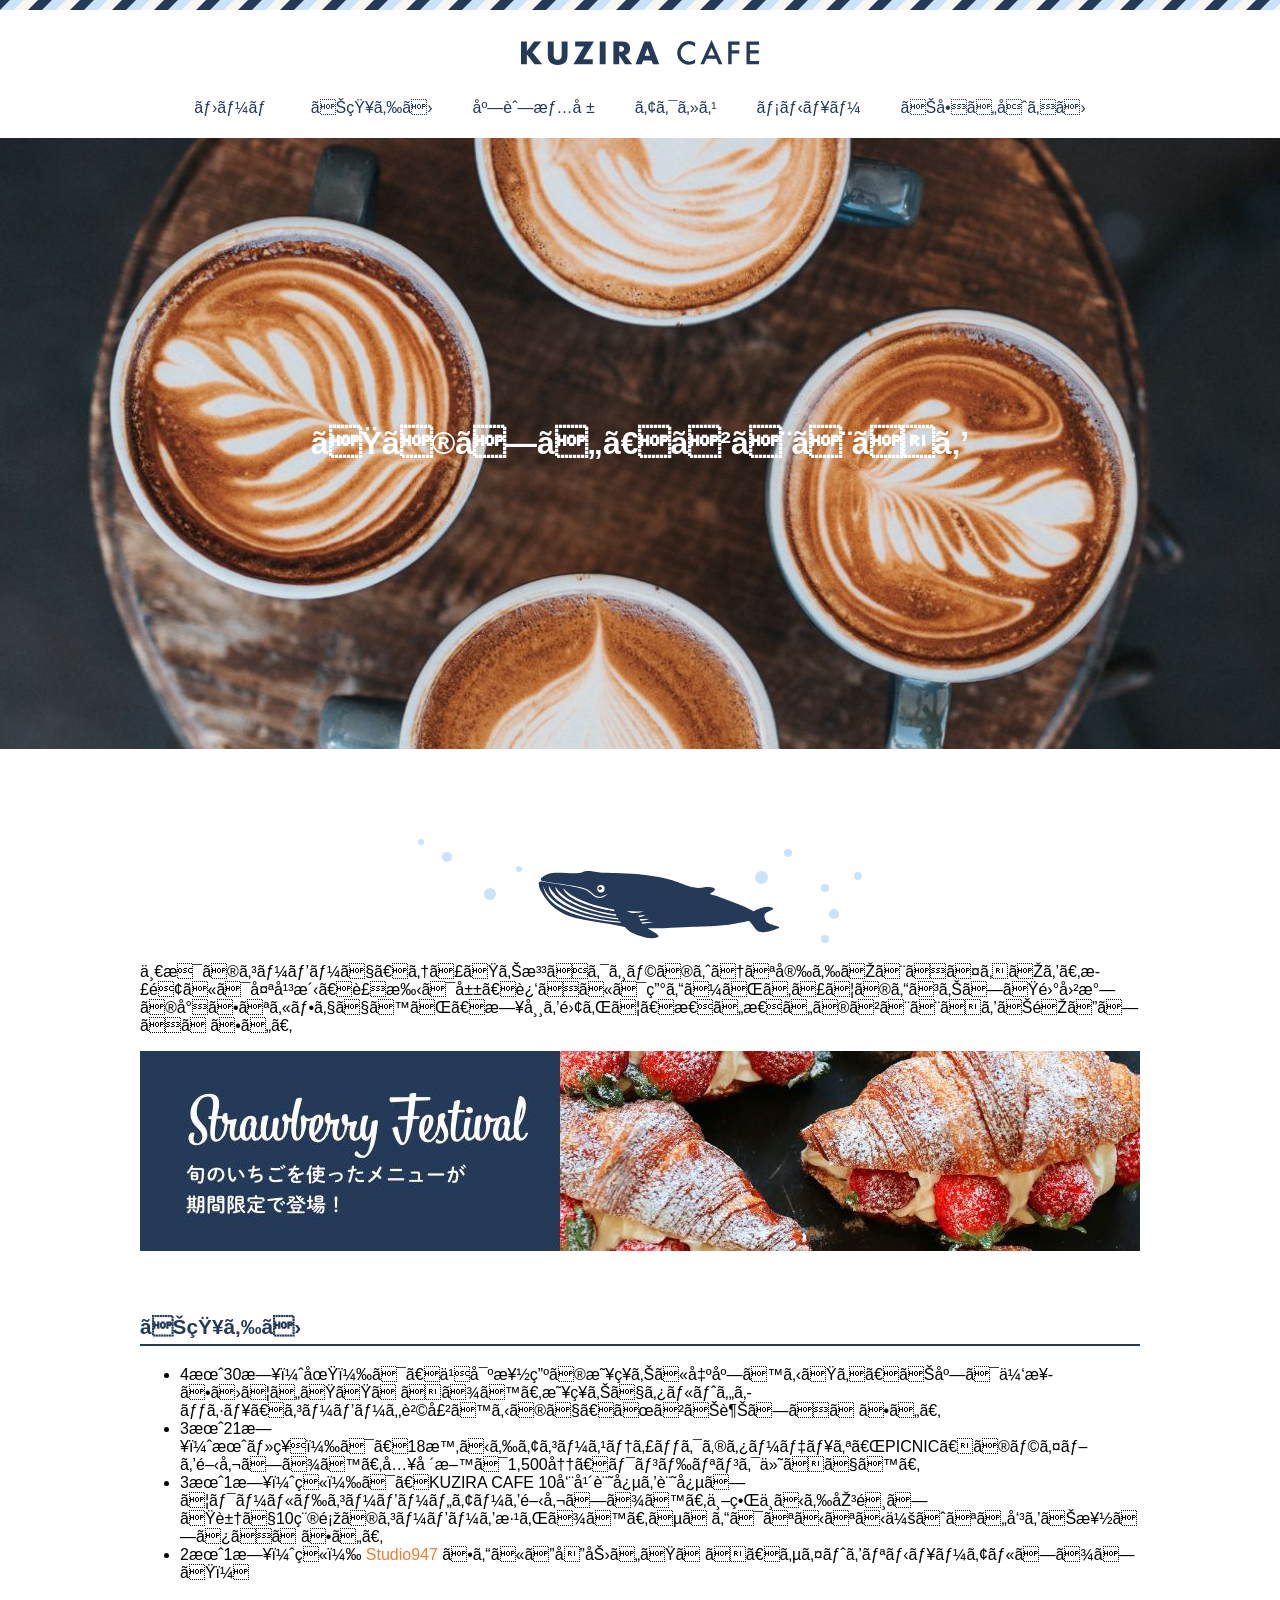
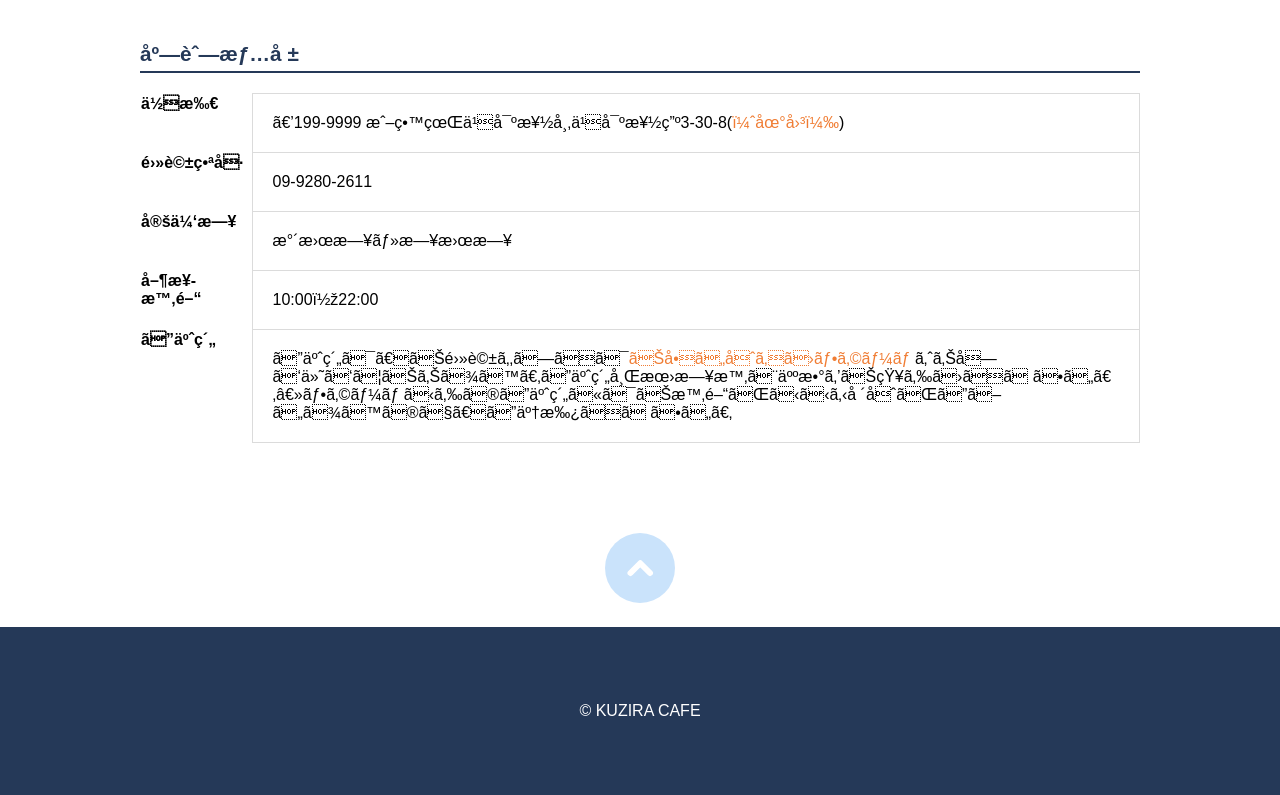
==== index.html @ a27b99e0 "Add files via upload" ====
<!DOCTYPE html>
<html>
<head>
    <meta charset="UFT-8">
    <title>KUZIRA CAFE</title>
    <link rel="stylesheet" href="css/style.css">
</head>
<body id="top">
    <!--ヘッダー-->
<header class="header">
    <div class="logo">
        <a href="index.html"><img src="images/logo.svg" alt="KUZIRA CAFE"></a>
    </div>
    <nav class="nav">
        <ul>
            <li><a href="index.html">ホーム</a></li>
            <li><a href="index.html#news">お知らせ</a></li>
            <li><a href="index.html#shop">店舗情報</a></li>
            <li><a href="access.html">アクセス</a></li>
            <li><a href="menu.html">メニュー</a></li>
            <li><a href="contact.html">お問い合わせ</a></li>
        </ul>
    </nav>

</header>
<!--ヘッダーここまで-->

<h1 class="hero index">たのしい、ひとときを</h1>
<!--メイン-->
<main>
    <div class="logo-whale"><img src="images/logo-whale.svg" alt=""></div>
    <p>一杯のコーヒーで、ゆったり泳ぐクジラのような安らぎとくつろぎを。正面には太平洋、裏手は山、近くには田んぼがあってのんびりした雰囲気の小さなカフェですが、日常を離れて、思い思いのひとときをお過ごしください。</p>
    <img src="images/banner.jpg" alt="旬のいちごを使ったメニューが期間限定で登場！">
<div id="news">
    <h2>お知らせ</h2>
    <ul>
    <li>4月30日（土）は、九寺楽町の春祭りに出店するため、お店は休業させていたただきます。春祭りでタルトやキッシュ、コーヒーも販売するので、ぜひお越しください。</li>
    <li>3月21日（月・祝）は、18時からアコースティックギターデュオ「PICNIC」のライブを開催します。入場料は1,500円、ワンドリンク付きです。</li>
    <li>3月1日（火）は、KUZIRA CAFE 10周年記念を記念してワールドコーヒーツアーを開催します。世界中から厳選した豆で10種類のコーヒーを淹れます。ふだんはなかなか会えない味をお楽しみください。</li>
    <li>2月1日（火）<a href="https://studio947.net" target="_blank"> Studio947 </a>さんにご協力いただき、サイトをリニューアルしました！</li>
    </ul>
</div>
<div id="shop">
    <h2>店舗情報</h2>
    <table class="shop-info">
        <tr>
            <th>住所</th>
            <td>〒199-9999 或留県九寺楽市九寺楽町3-30-8(<a href="access.html">（地図）</a>)</td>
        </tr>
        <tr>
            <th>電話番号</th>
            <td>09-9280-2611</td>
        </tr>
        <tr>
            <th>定休日</th>
            <td>水曜日・日曜日</td>
        </tr>
        <tr>
            <th>営業時間</th>
            <td>10:00～22:00</td>
        </tr>
        <tr>
            <th>ご予約</th>
            <td>ご予約は、お電話もしくは<a href="contact.html">お問い合わせフォーム</a>より受け付けております。ご予約希望日時と人数をお知らせください。※フォームからのご予約にはお時間がかかる場合がございますので、ご了承ください。</td>
        </tr>
    </table>
</div>
</main>
<!--メインここまで-->
<!--フッター-->
<footer>
    <div class="gotop">
    <a href="#top"><img src="images/gotop.svg" alt="ページトップへ戻る"></a>
    </div>
    <p class="copyright">&copy; KUZIRA CAFE</p>
</footer>
<!--フッターここまで-->
</body>
</html>
---- css/style.css ----
/* すべてのページに適用される設定 */
html {
   font-size: 16px;
   font-family: sans-serif;
}
*{
   box-sizing:border-box;
}
body{
    margin: 0 0 0 0;
}
p,li,td{
    list-style: 1.7;
}

a:link {
 color: #F07D34;
text-decoration: none;
 }
a:visited {
 color: #F07D34;
 text-decoration: none;
 }
a:hover {
     color: #F07D34;
 text-decoration: underline;
 }
a:active {
color: #F07D34;
text-decoration: underline;
}
img{
    max-width: 100%;
}
/* すべてのページに適用 ヘッダー */
.header {
    padding-top: 40px;
    background-image: url(../images/stripe.png);
    background-repeat: repeat-x;
}
.logo{
    text-align: center;
}
.nav ul {
   margin: 30px 0 0 0;
   padding: 0;
   list-style-type: none;

   display: flex;
   justify-content: center;
   gap: 40px;
}
.nav a:link {
 color: #253958;
}
 .nav a:visited {
 color: #253958;
}
.nav a:hover {
     text-decoration: none;
}
.nav a:active {
text-decoration: none;
}
/* すべてのページに適用 ヒーロー */
.hero{
    padding: 137px 0;
    background-repeat: no-repeat;
    background-position: center;
    background-size: cover;
    color: #FFFFFF;
    text-align: center;
}
.hero.index{
    padding: 287px 0;
   background-image: url(../images/home-hero.jpg);
}
.hero.access{
    background-image: url(../images/access-hero.jpg);
}
.hero.menu{
    background-image: url(../images/menu-hero.jpg);
}
.hero.contact{
    background-image: url(../images/contact-hero.jpg);
}
/* すべてのページに適用 メイン */
main{
    margin: 90px auto 90px auto;
    max-width: 1000px;
}
main h2 {
    margin: 60px 0 20px 0;
    border-bottom: 2px solid #253958;
    padding: 0 0 5px 0;
   color:#253958;
   font-size: 1.3rem
}

/* すべてのページに適用 フッター */
.gotop{
    text-align: center;
}
.copyright{
    margin-top: 20px;
    margin-bottom: 0;
    padding-top: 75px;
    padding-bottom: 75px;
    background-color: #253958;
    color: #ffffff;
    text-align: center;
}
/* 個別のスタイル */
/* index.html */
.logo-whale{
    text-align: center;
}
.shop-info{
    border-collapse: collapse;
}
shop-info th, .shop-info td{
    border: 1px solid #DBDBDB;
    padding: 20px;
}
.shop-info th{
   width: 112px;
   text-align: left;
   vertical-align: top;
}
/*index.html*/
/* menu.html */
 .items {
 display: grid;
 grid-template-columns: 1fr 1fr 1fr;
 gap: 20px;
 }

/* contact.html */
form {
margin: 0 auto;
max-width: 640px;
}
input[type="text"], textarea {
padding: 6px;
width: 100%;
font-size: 1rem;
}
textarea {
height: 140px;
} 
.submit {
text-align: center;
}
input[type="submit"] {
border: none;
padding: 20px;
width: 200px;
background-color: #253958;
color: #FFFFFF;
font-size: 1rem;
}

/* モバイル対応 */
 @media (max-width: 767px) {
 .nav ul {
 flex-wrap: wrap;
 gap: 20px;
 }
 main { padding: 0 4%; }
/* index.html */
.hero.index { padding: 28vh 0; }
/* menu.html */
.items {
 grid-template-columns: 1fr 1fr;
 }
}
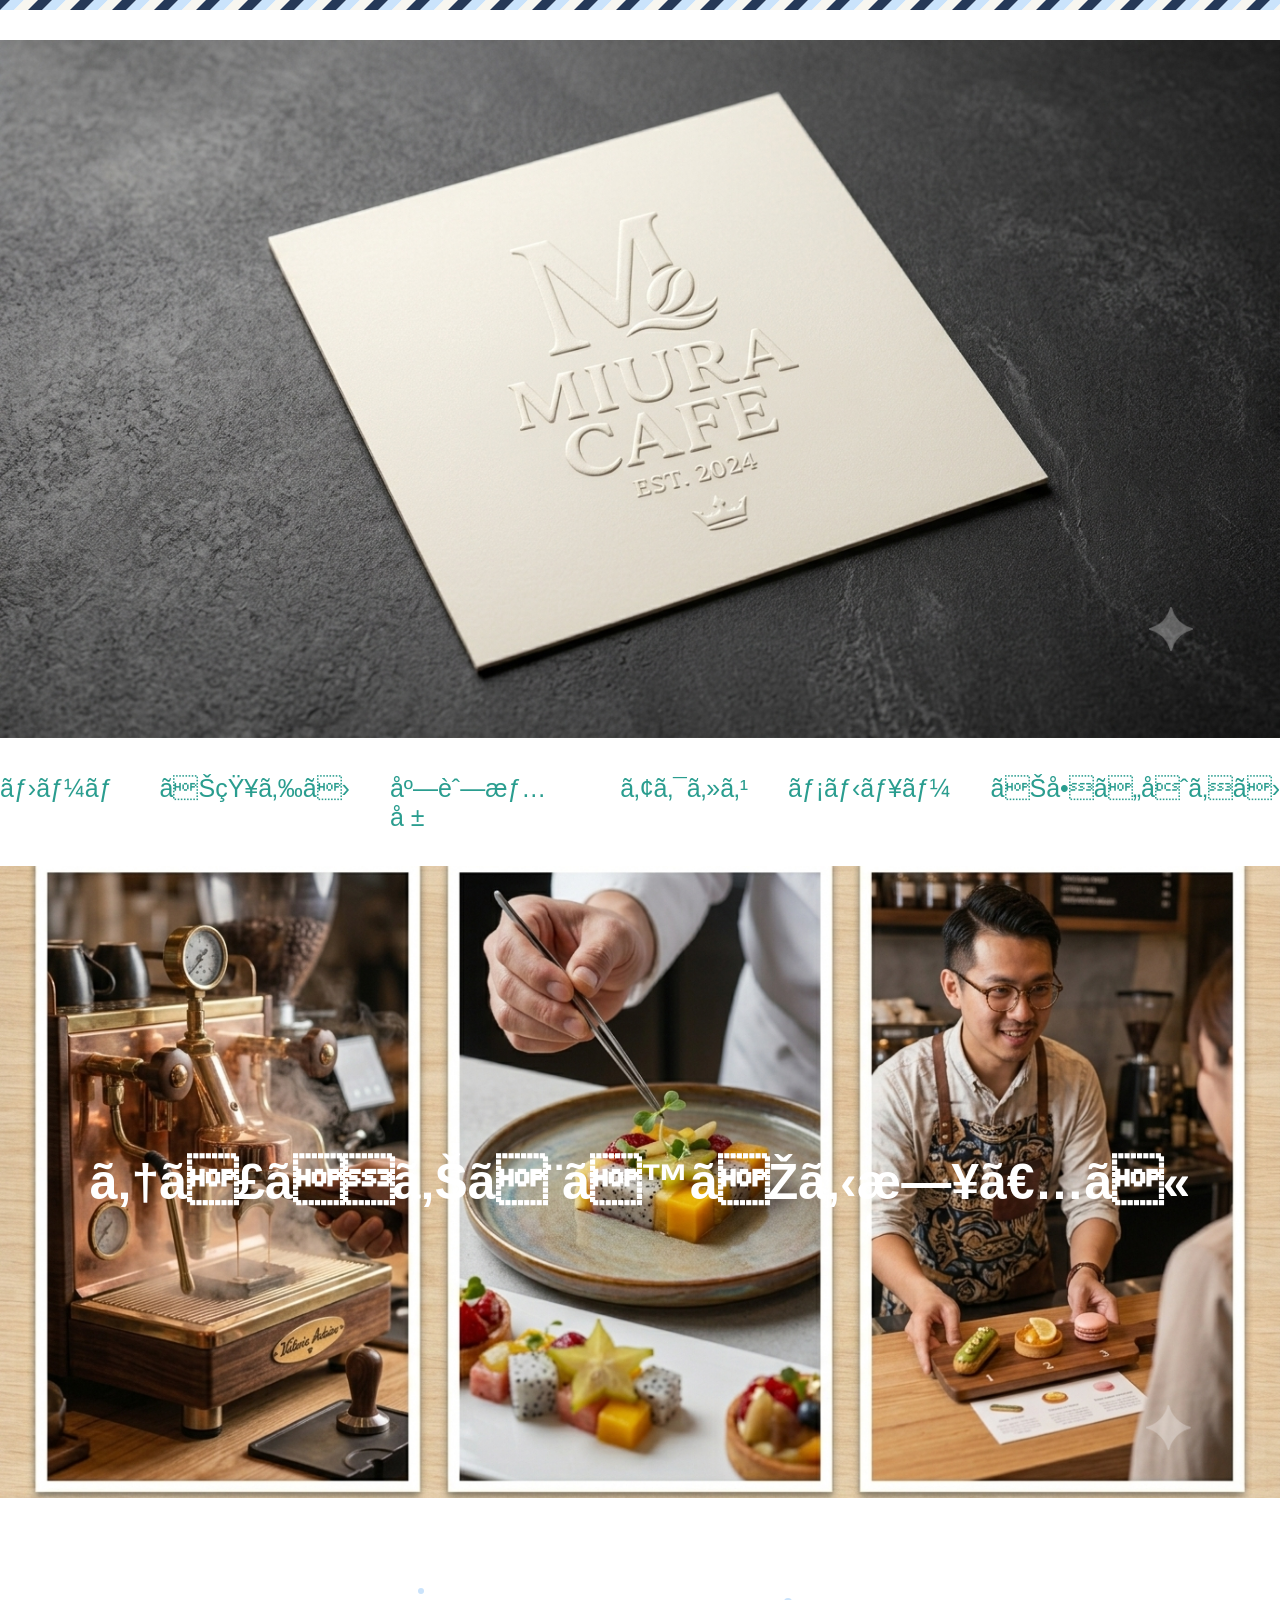
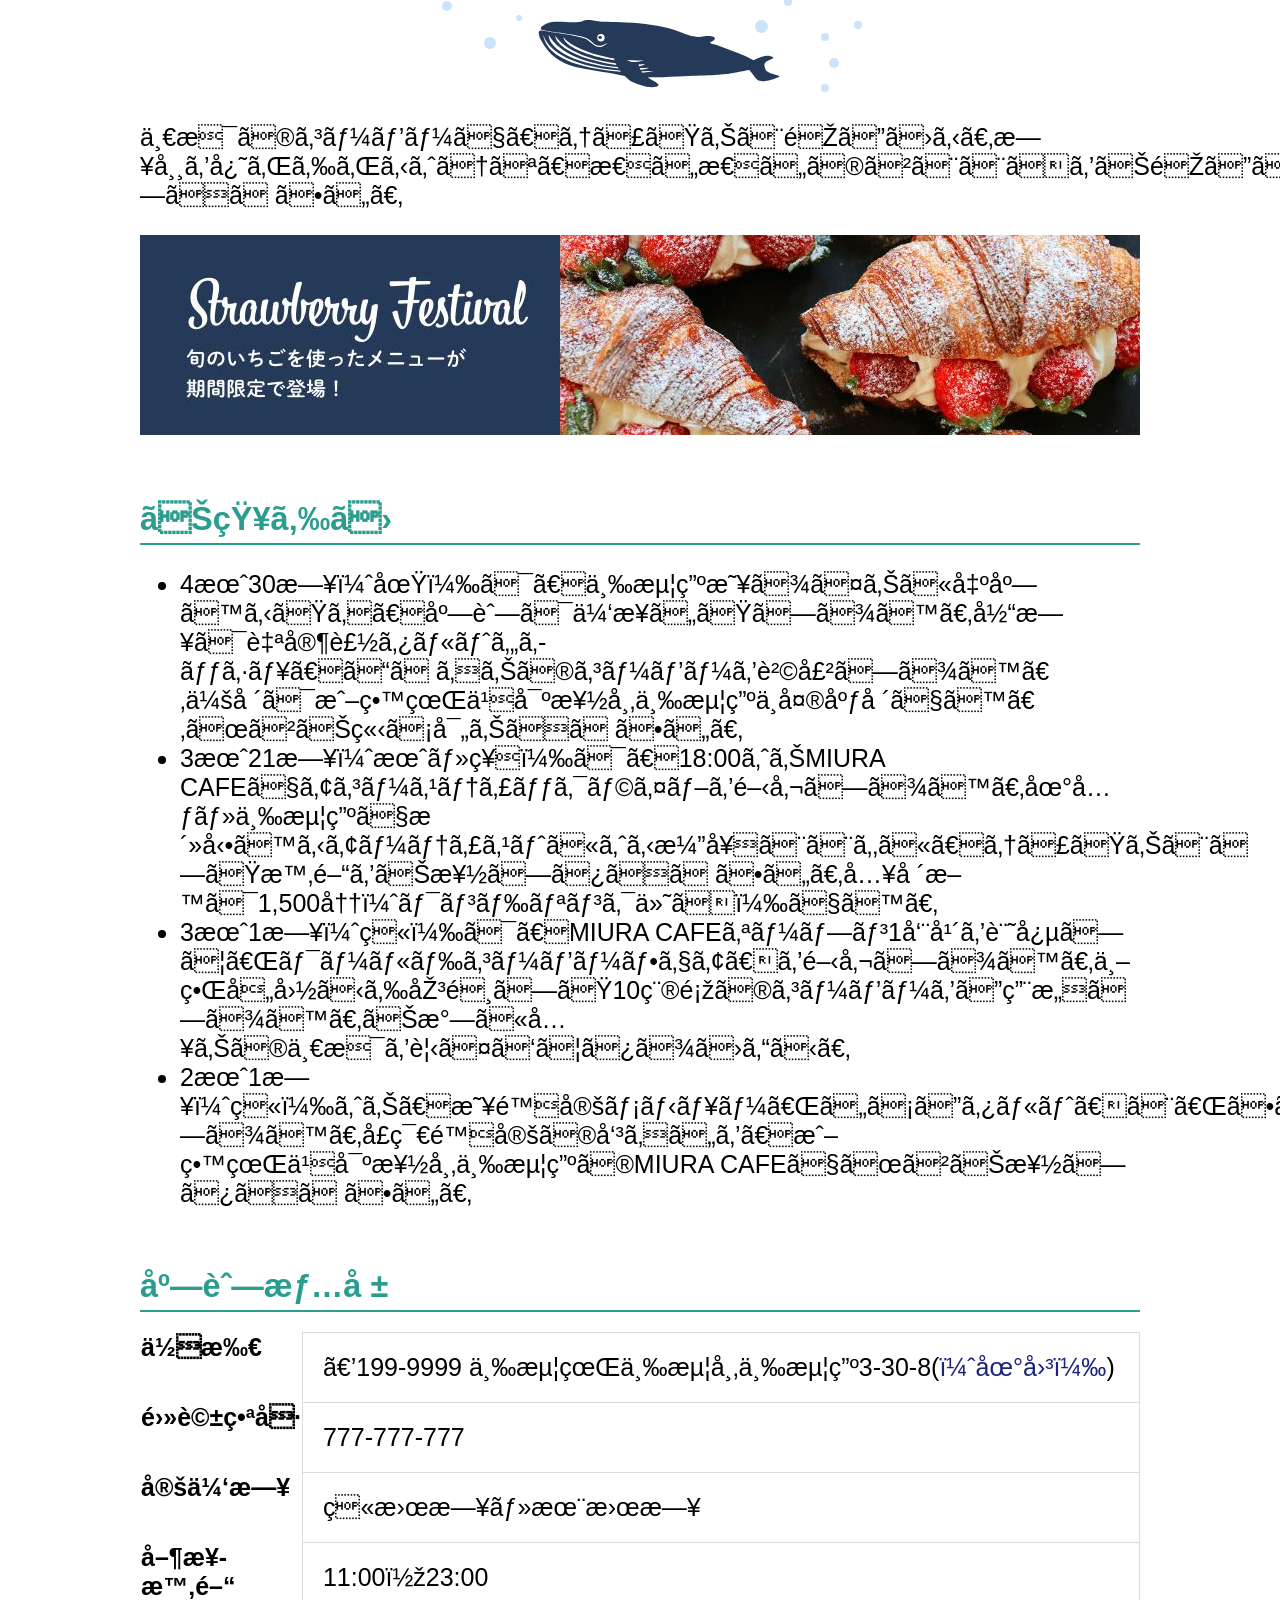
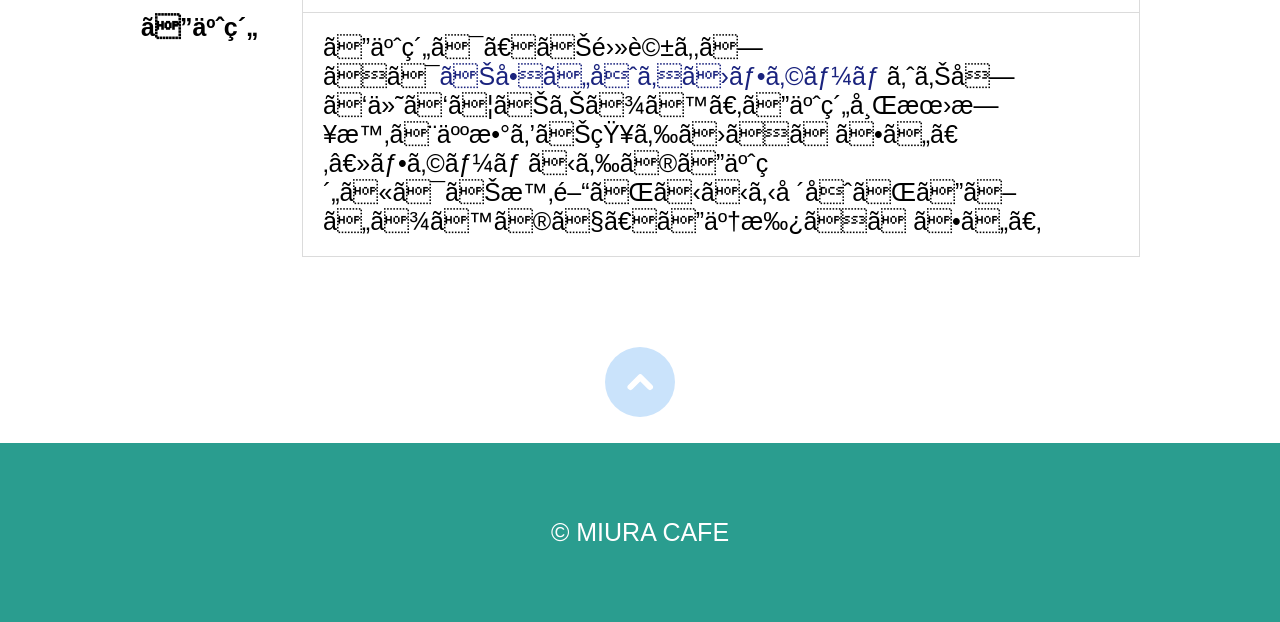
==== commit f30333dd: "Add files via upload" ====
--- a/index.html
+++ b/index.html
@@ -2,14 +2,14 @@
 <html>
 <head>
     <meta charset="UFT-8">
-    <title>KUZIRA CAFE</title>
+    <title>MIURA CAFE</title>
     <link rel="stylesheet" href="css/style.css">
 </head>
 <body id="top">
     <!--ヘッダー-->
 <header class="header">
     <div class="logo">
-        <a href="index.html"><img src="images/logo.svg" alt="KUZIRA CAFE"></a>
+        <a href="index.html"><img src="images/yaya.png" alt="MIURA CAFE"></a>
     </div>
     <nav class="nav">
         <ul>
@@ -25,19 +25,24 @@
 </header>
 <!--ヘッダーここまで-->
 
-<h1 class="hero index">たのしい、ひとときを</h1>
+
+<h1 class="hero index">ゆっくりとすぎる日々に</h1>
 <!--メイン-->
 <main>
     <div class="logo-whale"><img src="images/logo-whale.svg" alt=""></div>
-    <p>一杯のコーヒーで、ゆったり泳ぐクジラのような安らぎとくつろぎを。正面には太平洋、裏手は山、近くには田んぼがあってのんびりした雰囲気の小さなカフェですが、日常を離れて、思い思いのひとときをお過ごしください。</p>
+    <p>一杯のコーヒーで、ゆったりと過ごせる。日常を忘れられるような、思い思いのひとときをお過ごしください。</p>
     <img src="images/banner.jpg" alt="旬のいちごを使ったメニューが期間限定で登場！">
 <div id="news">
     <h2>お知らせ</h2>
     <ul>
-    <li>4月30日（土）は、九寺楽町の春祭りに出店するため、お店は休業させていたただきます。春祭りでタルトやキッシュ、コーヒーも販売するので、ぜひお越しください。</li>
-    <li>3月21日（月・祝）は、18時からアコースティックギターデュオ「PICNIC」のライブを開催します。入場料は1,500円、ワンドリンク付きです。</li>
-    <li>3月1日（火）は、KUZIRA CAFE 10周年記念を記念してワールドコーヒーツアーを開催します。世界中から厳選した豆で10種類のコーヒーを淹れます。ふだんはなかなか会えない味をお楽しみください。</li>
-    <li>2月1日（火）<a href="https://studio947.net" target="_blank"> Studio947 </a>さんにご協力いただき、サイトをリニューアルしました！</li>
+    <li>4月30日（土）は、三浦町春まつりに出店するため、店舗は休業いたします。当日は自家製タルトやキッシュ、こだわりのコーヒーを販売します。会場は或留県九寺楽市三浦町中央広場です。ぜひお立ち寄りください。</li>
+
+<li>3月21日（月・祝）は、18:00よりMIURA CAFEでアコースティックライブを開催します。地元・三浦町で活動するアーティストによる演奏とともに、ゆったりとした時間をお楽しみください。入場料は1,500円（ワンドリンク付き）です。</li>
+
+<li>3月1日（火）は、MIURA CAFEオープン1周年を記念して「ワールドコーヒーフェア」を開催します。世界各国から厳選した10種類のコーヒーをご用意します。お気に入りの一杯を見つけてみませんか。</li>
+
+<li>2月1日（火）より、春限定メニュー「いちごタルト」と「さくらラテ」の販売を開始します。季節限定の味わいを、或留県九寺楽市三浦町のMIURA CAFEでぜひお楽しみください。</li>
+
     </ul>
 </div>
 <div id="shop">
@@ -45,19 +50,19 @@
     <table class="shop-info">
         <tr>
             <th>住所</th>
-            <td>〒199-9999 或留県九寺楽市九寺楽町3-30-8(<a href="access.html">（地図）</a>)</td>
+            <td>〒199-9999 三浦県三浦市三浦町3-30-8(<a href="access.html">（地図）</a>)</td>
         </tr>
         <tr>
             <th>電話番号</th>
-            <td>09-9280-2611</td>
+            <td>777-777-777</td>
         </tr>
         <tr>
             <th>定休日</th>
-            <td>水曜日・日曜日</td>
+            <td>火曜日・木曜日</td>
         </tr>
         <tr>
             <th>営業時間</th>
-            <td>10:00～22:00</td>
+            <td>11:00～23:00</td>
         </tr>
         <tr>
             <th>ご予約</th>
@@ -72,7 +77,7 @@
     <div class="gotop">
     <a href="#top"><img src="images/gotop.svg" alt="ページトップへ戻る"></a>
     </div>
-    <p class="copyright">&copy; KUZIRA CAFE</p>
+    <p class="copyright">&copy; MIURA CAFE</p>
 </footer>
 <!--フッターここまで-->
 </body>
--- a/css/style.css
+++ b/css/style.css
@@ -1,32 +1,32 @@
 /* すべてのページに適用される設定 */
 html {
-   font-size: 16px;
+   font-size: 25px;
    font-family: sans-serif;
 }
 *{
    box-sizing:border-box;
 }
 body{
-    margin: 0 0 0 0;
+    margin: 0;
 }
 p,li,td{
-    list-style: 1.7;
+    list-style: 2.5;
 }
 
 a:link {
- color: #F07D34;
+ color: #1a237e;
 text-decoration: none;
  }
 a:visited {
- color: #F07D34;
+ color: #1a237e;
  text-decoration: none;
  }
 a:hover {
-     color: #F07D34;
+     color: #1a237e;
  text-decoration: underline;
  }
 a:active {
-color: #F07D34;
+color: #1a237e;
 text-decoration: underline;
 }
 img{
@@ -51,10 +51,10 @@
    gap: 40px;
 }
 .nav a:link {
- color: #253958;
+ color: #2a9d8f;
 }
  .nav a:visited {
- color: #253958;
+ color: #2a9d8f;
 }
 .nav a:hover {
      text-decoration: none;
@@ -91,9 +91,9 @@
 }
 main h2 {
     margin: 60px 0 20px 0;
-    border-bottom: 2px solid #253958;
+    border-bottom: 2px solid #2a9d8f;
     padding: 0 0 5px 0;
-   color:#253958;
+   color:#2a9d8f;
    font-size: 1.3rem
 }
 
@@ -106,7 +106,7 @@
     margin-bottom: 0;
     padding-top: 75px;
     padding-bottom: 75px;
-    background-color: #253958;
+    background-color: #2a9d8f;
     color: #ffffff;
     text-align: center;
 }
@@ -155,7 +155,7 @@
 border: none;
 padding: 20px;
 width: 200px;
-background-color: #253958;
+background-color: #2266cc;
 color: #FFFFFF;
 font-size: 1rem;
 }
